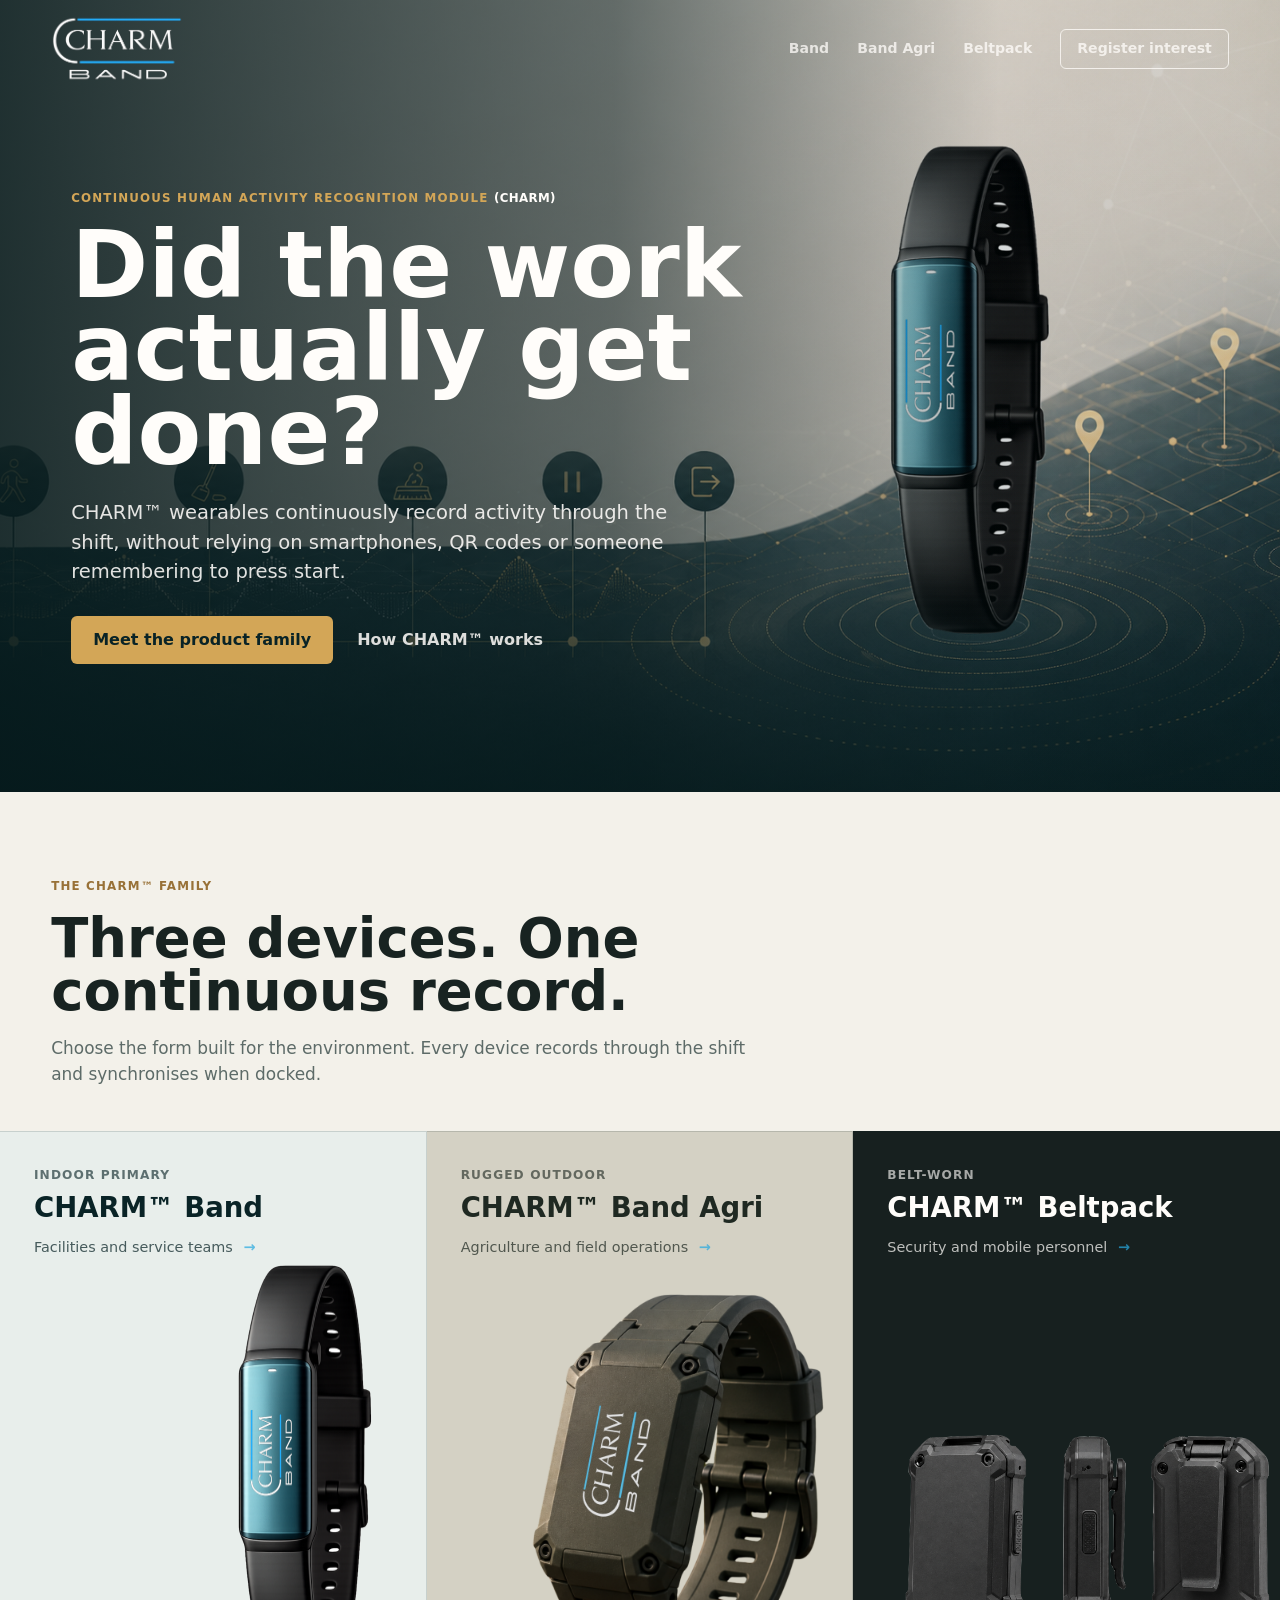
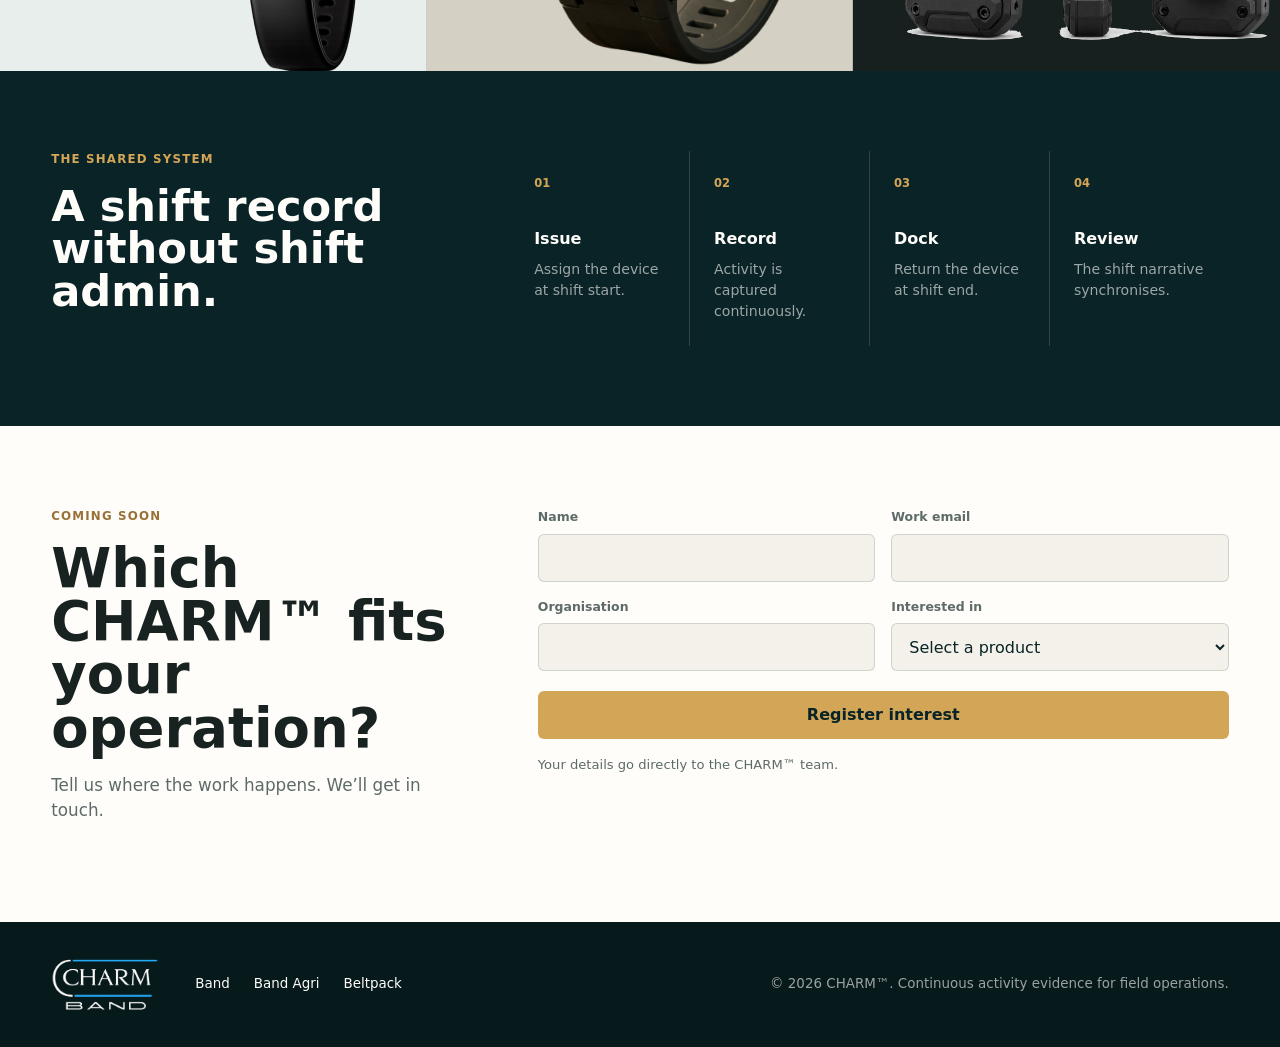
==== index.html @ de18262c "Build CHARM product family site" ====
<!doctype html>
<html lang="en">
  <head>
    <meta charset="utf-8" />
    <meta name="viewport" content="width=device-width, initial-scale=1" />
    <title>CHARM™ | Continuous Activity Evidence</title>
    <meta
      name="description"
      content="CHARM™ wearables continuously record activity across indoor, outdoor and security operations, then synchronise on docking."
    />
    <meta name="theme-color" content="#092326" />
    <link rel="canonical" href="https://charm.greenslate.digital/" />
    <meta property="og:title" content="CHARM™ | Continuous Activity Evidence" />
    <meta property="og:description" content="One activity-recognition platform. Three purpose-built devices." />
    <meta property="og:type" content="website" />
    <meta property="og:url" content="https://charm.greenslate.digital/" />
    <meta property="og:image" content="https://charm.greenslate.digital/assets/charm-hero-sensor-band.png" />
    <link rel="preload" as="image" href="assets/charm-hero-sensor-band.png?v=family-1" />
    <link rel="stylesheet" href="styles.css?v=family-1" />
  </head>
  <body class="home-page theme-dark-header">
    <header class="site-header" data-site-header>
      <a class="brand" href="/" aria-label="CHARM™ home">
        <img class="logo logo-light" src="assets/charm-logo.png" alt="CHARM™ Band" />
        <img class="logo logo-dark" src="assets/charm-logo-dark.png" alt="" aria-hidden="true" />
      </a>
      <nav class="site-nav" aria-label="Product navigation">
        <a href="/band/">Band</a>
        <a href="/band-agri/">Band Agri</a>
        <a href="/beltpack/">Beltpack</a>
        <a class="nav-cta" href="#interest">Register interest</a>
      </nav>
    </header>

    <main>
      <section class="home-hero" aria-labelledby="home-title">
        <div class="home-hero-media" aria-hidden="true"></div>
        <div class="home-hero-scrim" aria-hidden="true"></div>
        <div class="home-hero-content reveal">
          <p class="eyebrow">Continuous Human Activity Recognition Module <span>(CHARM)</span></p>
          <h1 id="home-title">Did the work actually get done?</h1>
          <p>
            CHARM™ wearables continuously record activity through the shift, without
            relying on smartphones, QR codes or someone remembering to press start.
          </p>
          <div class="hero-actions">
            <a class="button button-primary" href="#products">Meet the product family</a>
            <a class="text-link" href="#system">How CHARM™ works</a>
          </div>
        </div>
      </section>

      <section class="product-family" id="products" aria-labelledby="products-title">
        <header class="family-heading reveal">
          <p class="eyebrow eyebrow-dark">The CHARM™ family</p>
          <h2 id="products-title">Three devices. One continuous record.</h2>
          <p>Choose the form built for the environment. Every device records through the shift and synchronises when docked.</p>
        </header>

        <div class="product-gallery">
          <a class="product-tile product-tile-band reveal" href="/band/">
            <div class="product-tile-copy">
              <p>Indoor primary</p>
              <h3>CHARM™ Band</h3>
              <span>Facilities and service teams <b aria-hidden="true">→</b></span>
            </div>
            <img src="assets/charm-band-device-vertical.png" alt="CHARM™ Band in black with a blue sensor housing" />
          </a>

          <a class="product-tile product-tile-agri reveal" href="/band-agri/">
            <div class="product-tile-copy">
              <p>Rugged outdoor</p>
              <h3>CHARM™ Band Agri</h3>
              <span>Agriculture and field operations <b aria-hidden="true">→</b></span>
            </div>
            <img src="assets/charm-band-agri.png" alt="Rugged CHARM™ Band Agri wearable" />
          </a>

          <a class="product-tile product-tile-beltpack reveal" href="/beltpack/">
            <div class="product-tile-copy">
              <p>Belt-worn</p>
              <h3>CHARM™ Beltpack</h3>
              <span>Security and mobile personnel <b aria-hidden="true">→</b></span>
            </div>
            <img src="assets/charm-beltpack.png" alt="CHARM™ Beltpack shown from front, side and rear" />
          </a>
        </div>
      </section>

      <section class="system-band" id="system" aria-labelledby="system-title">
        <div class="system-heading reveal">
          <p class="eyebrow">The shared system</p>
          <h2 id="system-title">A shift record without shift admin.</h2>
        </div>
        <ol class="system-steps" aria-label="How CHARM™ works">
          <li class="reveal"><span>01</span><strong>Issue</strong><p>Assign the device at shift start.</p></li>
          <li class="reveal"><span>02</span><strong>Record</strong><p>Activity is captured continuously.</p></li>
          <li class="reveal"><span>03</span><strong>Dock</strong><p>Return the device at shift end.</p></li>
          <li class="reveal"><span>04</span><strong>Review</strong><p>The shift narrative synchronises.</p></li>
        </ol>
      </section>

      <section class="interest-section" id="interest" aria-labelledby="interest-title">
        <div class="interest-copy reveal">
          <p class="eyebrow eyebrow-dark">Coming soon</p>
          <h2 id="interest-title">Which CHARM™ fits your operation?</h2>
          <p>Tell us where the work happens. We’ll get in touch.</p>
        </div>
        <form
          class="interest-form reveal"
          id="pilot-form"
          action="https://formspree.io/f/xlgkdrkk"
          method="POST"
          aria-describedby="form-note"
        >
          <label><span>Name</span><input name="name" autocomplete="name" required /></label>
          <label><span>Work email</span><input type="email" name="email" autocomplete="email" required /></label>
          <label><span>Organisation</span><input name="company" autocomplete="organization" required /></label>
          <label>
            <span>Interested in</span>
            <select name="product" required>
              <option value="">Select a product</option>
              <option>CHARM™ Band</option>
              <option>CHARM™ Band Agri</option>
              <option>CHARM™ Beltpack</option>
              <option>Not sure yet</option>
            </select>
          </label>
          <input type="hidden" name="_subject" value="CHARM™ product interest" />
          <button class="button button-primary form-submit" type="submit">Register interest</button>
          <p class="form-note" id="form-note" data-form-note>Your details go directly to the CHARM™ team.</p>
        </form>
      </section>
    </main>

    <footer class="site-footer">
      <a class="brand footer-brand" href="/" aria-label="CHARM™ home">
        <img class="logo-light" src="assets/charm-logo.png" alt="CHARM™ Band" />
      </a>
      <nav aria-label="Footer product navigation">
        <a href="/band/">Band</a>
        <a href="/band-agri/">Band Agri</a>
        <a href="/beltpack/">Beltpack</a>
      </nav>
      <p>© <span data-year></span> CHARM™. Continuous activity evidence for field operations.</p>
    </footer>

    <script src="script.js?v=family-1"></script>
  </body>
</html>
---- styles.css ----
:root {
  color-scheme: light;
  --ink: #092326;
  --deep: #06191b;
  --charcoal: #182321;
  --muted: #5d6b68;
  --paper: #f3f1ea;
  --white: #fffdfa;
  --line: rgba(9, 35, 38, 0.15);
  --gold: #d3a657;
  --blue: #28a9e0;
  --green: #728465;
  --max: 1240px;
}

* {
  box-sizing: border-box;
}

html {
  scroll-behavior: smooth;
}

body {
  margin: 0;
  color: var(--charcoal);
  background: var(--paper);
  font-family: Inter, ui-sans-serif, system-ui, -apple-system, BlinkMacSystemFont, "Segoe UI", sans-serif;
  line-height: 1.5;
}

body::selection {
  background: rgba(40, 169, 224, 0.24);
}

a {
  color: inherit;
  text-decoration: none;
}

img {
  display: block;
  max-width: 100%;
}

h1,
h2,
h3,
p {
  margin-top: 0;
}

h1,
h2,
h3 {
  letter-spacing: 0;
}

h1 {
  margin-bottom: 24px;
  font-size: 5.8rem;
  font-weight: 780;
  line-height: 0.9;
}

h2 {
  margin-bottom: 18px;
  font-size: 3.4rem;
  font-weight: 760;
  line-height: 0.98;
}

h3 {
  margin-bottom: 10px;
  font-size: 1.25rem;
  line-height: 1.1;
}

.eyebrow {
  margin-bottom: 16px;
  color: var(--gold);
  font-size: 0.74rem;
  font-weight: 780;
  letter-spacing: 0.1em;
  text-transform: uppercase;
}

.eyebrow span {
  color: var(--white);
  letter-spacing: 0.03em;
}

.eyebrow-dark {
  color: #987137;
}

.site-header {
  position: fixed;
  z-index: 50;
  top: 0;
  right: 0;
  left: 0;
  display: flex;
  align-items: center;
  justify-content: space-between;
  gap: 28px;
  min-height: 78px;
  padding: 14px 4vw;
  color: var(--white);
  transition: min-height 180ms ease, background 180ms ease, color 180ms ease, border-color 180ms ease;
}

.theme-light-header .site-header:not(.is-scrolled) {
  color: var(--ink);
}

.site-header.is-scrolled {
  min-height: 64px;
  color: var(--ink);
  border-bottom: 1px solid var(--line);
  background: rgba(255, 253, 250, 0.9);
  backdrop-filter: blur(18px);
}

.brand {
  display: inline-flex;
  width: 132px;
  flex: 0 0 auto;
  align-items: center;
}

.brand img {
  width: 100%;
  height: auto;
}

.logo-dark,
.theme-light-header .site-header:not(.is-scrolled) .logo-light,
.site-header.is-scrolled .logo-light {
  display: none;
}

.theme-light-header .site-header:not(.is-scrolled) .logo-dark,
.site-header.is-scrolled .logo-dark {
  display: block;
}

.site-nav {
  display: flex;
  align-items: center;
  gap: 28px;
  font-size: 0.88rem;
  font-weight: 690;
}

.site-nav a {
  opacity: 0.76;
}

.site-nav a:hover,
.site-nav a:focus-visible,
.site-nav a[aria-current="page"] {
  opacity: 1;
}

.site-nav a[aria-current="page"] {
  color: var(--blue);
}

.nav-cta {
  display: inline-flex;
  min-height: 40px;
  align-items: center;
  border: 1px solid currentColor;
  border-radius: 6px;
  padding: 0 16px;
}

.button,
.text-link,
.dark-text-link {
  display: inline-flex;
  min-height: 48px;
  align-items: center;
  justify-content: center;
  font-weight: 750;
}

.button {
  border: 0;
  border-radius: 6px;
  padding: 0 22px;
  cursor: pointer;
  font: inherit;
  font-weight: 750;
}

.button-primary {
  color: var(--ink);
  background: var(--gold);
}

.button-dark {
  color: var(--white);
  background: var(--ink);
}

.text-link {
  color: rgba(255, 253, 250, 0.86);
}

.dark-text-link {
  color: var(--ink);
}

.hero-actions {
  display: flex;
  flex-wrap: wrap;
  gap: 14px 24px;
  align-items: center;
}

/* Home */
.home-hero {
  position: relative;
  display: grid;
  min-height: 88svh;
  align-items: center;
  overflow: hidden;
  color: var(--white);
  background: var(--deep);
  isolation: isolate;
}

.home-hero-media,
.home-hero-scrim {
  position: absolute;
  inset: 0;
}

.home-hero-media {
  z-index: -2;
  background: url("assets/charm-hero-sensor-band.png?v=family-1") center center / cover no-repeat;
}

.home-hero-scrim {
  z-index: -1;
  background:
    linear-gradient(90deg, rgba(5, 25, 27, 0.88) 0%, rgba(5, 25, 27, 0.58) 48%, rgba(5, 25, 27, 0.08) 78%),
    linear-gradient(180deg, rgba(5, 25, 27, 0.08), rgba(5, 25, 27, 0.12) 72%, rgba(5, 25, 27, 0.72));
}

.home-hero-content {
  width: min(100%, var(--max));
  margin: 0 auto;
  padding: 136px 4vw 74px;
}

.home-hero h1 {
  max-width: 760px;
}

.home-hero-content > p:not(.eyebrow) {
  max-width: 620px;
  margin-bottom: 30px;
  color: rgba(255, 253, 250, 0.88);
  font-size: 1.22rem;
}

.product-family {
  padding: 86px 0 0;
  background: var(--paper);
}

.family-heading {
  width: min(calc(100% - 8vw), var(--max));
  margin: 0 auto 44px;
}

.family-heading h2 {
  max-width: 720px;
}

.family-heading > p:last-child {
  max-width: 720px;
  margin-bottom: 0;
  color: var(--muted);
  font-size: 1.06rem;
}

.product-gallery {
  display: grid;
  grid-template-columns: repeat(3, minmax(0, 1fr));
  min-height: 540px;
}

.product-tile {
  position: relative;
  min-width: 0;
  overflow: hidden;
  border-top: 1px solid var(--line);
  border-right: 1px solid var(--line);
  padding: 34px;
  isolation: isolate;
}

.product-tile:last-child {
  border-right: 0;
}

.product-tile-band {
  color: var(--ink);
  background: #e8eeeb;
}

.product-tile-agri {
  color: #1f2922;
  background: #d4d1c4;
}

.product-tile-beltpack {
  color: var(--white);
  background: #17201f;
}

.product-tile-copy {
  position: relative;
  z-index: 2;
}

.product-tile-copy p {
  margin-bottom: 8px;
  color: currentColor;
  font-size: 0.76rem;
  font-weight: 770;
  letter-spacing: 0.09em;
  opacity: 0.62;
  text-transform: uppercase;
}

.product-tile-copy h3 {
  margin-bottom: 12px;
  color: currentColor;
  font-size: 1.72rem;
}

.product-tile-copy span {
  font-size: 0.9rem;
  opacity: 0.72;
}

.product-tile-copy b {
  margin-left: 6px;
  color: var(--blue);
}

.product-tile img {
  position: absolute;
  z-index: 1;
  right: 4%;
  bottom: -2%;
  width: 78%;
  height: 76%;
  object-fit: contain;
  object-position: right bottom;
  transition: transform 300ms ease;
}

.product-tile-band img {
  right: 12%;
  width: 56%;
  height: 78%;
}

.product-tile-agri img {
  right: -6%;
  width: 100%;
  height: 74%;
}

.product-tile-beltpack img {
  right: -4%;
  width: 106%;
  height: 68%;
}

.product-tile:hover img,
.product-tile:focus-visible img {
  transform: translateY(-8px);
}

.system-band {
  display: grid;
  grid-template-columns: minmax(260px, 0.7fr) minmax(0, 1.3fr);
  gap: 72px;
  padding: 80px 4vw;
  color: var(--white);
  background: var(--ink);
}

.system-heading {
  max-width: 440px;
}

.system-heading h2 {
  font-size: 2.7rem;
}

.system-steps {
  display: grid;
  grid-template-columns: repeat(4, minmax(0, 1fr));
  gap: 1px;
  margin: 0;
  padding: 0;
  list-style: none;
  background: rgba(255, 253, 250, 0.15);
}

.system-steps li {
  min-height: 180px;
  padding: 24px;
  background: var(--ink);
}

.system-steps span {
  display: block;
  margin-bottom: 34px;
  color: var(--gold);
  font-size: 0.72rem;
  font-weight: 780;
}

.system-steps strong {
  display: block;
  margin-bottom: 8px;
  font-size: 1rem;
}

.system-steps p {
  margin-bottom: 0;
  color: rgba(255, 253, 250, 0.6);
  font-size: 0.88rem;
}

.interest-section {
  display: grid;
  grid-template-columns: minmax(260px, 0.75fr) minmax(520px, 1.25fr);
  gap: 72px;
  align-items: start;
  padding: 82px 4vw;
  background: var(--white);
}

.interest-copy {
  max-width: 520px;
}

.interest-copy p:last-child {
  color: var(--muted);
  font-size: 1.05rem;
}

.interest-form {
  display: grid;
  grid-template-columns: repeat(2, minmax(0, 1fr));
  gap: 16px;
}

.interest-form label {
  display: grid;
  gap: 7px;
}

.interest-form label span {
  color: var(--muted);
  font-size: 0.78rem;
  font-weight: 720;
}

.interest-form input,
.interest-form select {
  width: 100%;
  min-height: 48px;
  border: 1px solid var(--line);
  border-radius: 6px;
  padding: 0 13px;
  color: var(--ink);
  background: var(--paper);
  font: inherit;
}

.interest-form input:focus,
.interest-form select:focus {
  outline: 2px solid rgba(40, 169, 224, 0.46);
  outline-offset: 2px;
}

.form-submit,
.form-note {
  grid-column: 1 / -1;
}

.form-submit {
  margin-top: 4px;
}

.form-note {
  margin: 0;
  color: var(--muted);
  font-size: 0.82rem;
}

/* Product pages */
.product-hero {
  position: relative;
  display: grid;
  min-height: 78svh;
  align-items: center;
  overflow: hidden;
  isolation: isolate;
}

.product-hero::after {
  content: "";
  position: absolute;
  z-index: -1;
  inset: auto 0 0;
  height: 1px;
  background: var(--line);
}

.product-hero-band {
  color: var(--ink);
  background: linear-gradient(110deg, #edf2ef 0%, #dde8e3 54%, #c9dad7 100%);
}

.product-hero-agri {
  color: #1d2821;
  background: linear-gradient(110deg, #e3dfd1 0%, #d3d0c0 54%, #aeb39d 100%);
}

.product-hero-beltpack {
  color: var(--white);
  background: linear-gradient(110deg, #0c1514 0%, #172120 60%, #26302e 100%);
}

.product-hero-copy {
  position: relative;
  z-index: 2;
  width: min(52%, 680px);
  padding: 138px 4vw 72px;
}

.product-hero-copy h1 {
  max-width: 760px;
}

.product-hero-copy > p:not(.eyebrow) {
  max-width: 590px;
  margin-bottom: 30px;
  color: var(--muted);
  font-size: 1.2rem;
}

.product-hero-beltpack .product-hero-copy > p:not(.eyebrow) {
  color: rgba(255, 253, 250, 0.72);
}

.product-hero-device {
  position: absolute;
  z-index: 1;
  right: 2vw;
  bottom: 0;
  width: 50%;
  height: 78%;
  object-fit: contain;
  object-position: center bottom;
}

.product-hero-device-band {
  right: 10vw;
  width: 30%;
  height: 82%;
}

.product-hero-device-agri {
  right: -2vw;
  width: 58%;
  height: 84%;
}

.product-hero-device-beltpack {
  right: -3vw;
  width: 62%;
  height: 72%;
}

.family-strip {
  display: flex;
  min-height: 62px;
  align-items: center;
  justify-content: center;
  gap: 34px;
  border-bottom: 1px solid var(--line);
  padding: 0 4vw;
  color: var(--ink);
  background: var(--white);
  font-size: 0.84rem;
  font-weight: 720;
}

.family-strip > span {
  color: var(--muted);
  font-weight: 560;
}

.family-strip a[aria-current="page"] {
  color: var(--blue);
}

.family-strip-dark {
  border-color: rgba(255, 253, 250, 0.12);
  color: var(--white);
  background: #111b1a;
}

.family-strip-dark > span {
  color: rgba(255, 253, 250, 0.5);
}

.capability-strip {
  display: grid;
  grid-template-columns: repeat(4, minmax(0, 1fr));
  border-bottom: 1px solid var(--line);
  background: var(--paper);
}

.capability-strip div {
  min-height: 124px;
  border-right: 1px solid var(--line);
  padding: 30px 4vw;
}

.capability-strip div:last-child {
  border-right: 0;
}

.capability-strip span,
.capability-strip strong {
  display: block;
}

.capability-strip span {
  margin-bottom: 10px;
  color: var(--muted);
  font-size: 0.72rem;
  font-weight: 720;
  text-transform: uppercase;
}

.capability-strip strong {
  color: var(--ink);
  font-size: 1.05rem;
}

.product-trace-section {
  display: grid;
  grid-template-columns: minmax(260px, 0.65fr) minmax(0, 1.35fr);
  gap: 72px;
  align-items: center;
  padding: 82px 4vw;
  color: var(--white);
  background: var(--ink);
}

.trace-earth {
  background: #27322a;
}

.trace-security {
  background: #111a19;
}

.trace-intro {
  max-width: 480px;
}

.trace-intro h2 {
  font-size: 2.75rem;
}

.trace-intro > p:last-child {
  margin-bottom: 0;
  color: rgba(255, 253, 250, 0.64);
}

.signal-panel {
  min-width: 0;
  border: 1px solid rgba(255, 253, 250, 0.16);
  border-radius: 7px;
  padding: 28px;
  background: rgba(0, 0, 0, 0.16);
}

.signal-header {
  display: flex;
  justify-content: space-between;
  gap: 20px;
  margin-bottom: 24px;
  color: rgba(255, 253, 250, 0.64);
  font-size: 0.82rem;
}

.signal-header strong {
  color: var(--gold);
}

.shift-trace {
  display: grid;
  grid-template-columns: 58px minmax(0, 1fr) 62px;
  gap: 10px;
  align-items: end;
  padding: 18px 0 14px;
  border-top: 1px solid rgba(255, 253, 250, 0.1);
  border-bottom: 1px solid rgba(255, 253, 250, 0.1);
}

.trace-pin {
  display: grid;
  min-height: 118px;
  align-content: end;
  color: var(--white);
  font-size: 0.7rem;
  font-weight: 740;
  white-space: nowrap;
}

.trace-pin::before {
  content: "";
  width: 9px;
  height: 9px;
  margin-bottom: 8px;
  border: 2px solid var(--gold);
  border-radius: 50%;
  background: var(--deep);
}

.trace-pin-end {
  justify-items: end;
}

.trace-track {
  position: relative;
  display: flex;
  min-width: 0;
  height: 118px;
  gap: 3px;
  align-items: end;
  padding: 24px 0 20px;
  background: linear-gradient(90deg, rgba(255, 253, 250, 0.1), rgba(255, 253, 250, 0.1)) left calc(100% - 20px) / 100% 1px no-repeat;
}

.trace-markers {
  position: absolute;
  inset: 0 0 20px;
  pointer-events: none;
}

.trace-markers span {
  position: absolute;
  top: 0;
  left: var(--at);
  min-width: 34px;
  transform: translateX(-50%);
  color: rgba(255, 253, 250, 0.48);
  font-size: 0.62rem;
  font-weight: 680;
  text-align: center;
}

.trace-markers span:first-child {
  transform: none;
  text-align: left;
}

.trace-markers span:last-child {
  transform: translateX(-100%);
  text-align: right;
}

.trace-markers span::after {
  content: "";
  display: block;
  width: 1px;
  height: 68px;
  margin: 5px auto 0;
  background: linear-gradient(180deg, rgba(255, 253, 250, 0.14), transparent);
}

.trace-segment {
  position: relative;
  flex: var(--span) 1 0;
  min-width: 0;
  height: var(--intensity);
  border-radius: 5px 5px 2px 2px;
  background: linear-gradient(180deg, rgba(221, 173, 94, 0.96), rgba(221, 173, 94, 0.18));
}

.trace-segment em {
  position: absolute;
  right: 3px;
  bottom: -18px;
  left: 3px;
  overflow: hidden;
  color: rgba(255, 253, 250, 0.68);
  font-size: 0.6rem;
  font-style: normal;
  font-weight: 680;
  text-overflow: ellipsis;
  white-space: nowrap;
}

.trace-idle {
  background: linear-gradient(180deg, rgba(255, 253, 250, 0.48), rgba(255, 253, 250, 0.1));
}

.trace-blue {
  background: linear-gradient(180deg, rgba(40, 169, 224, 0.9), rgba(40, 169, 224, 0.16));
}

.trace-green {
  background: linear-gradient(180deg, rgba(142, 164, 112, 0.94), rgba(142, 164, 112, 0.16));
}

.trace-alert {
  background: linear-gradient(180deg, rgba(220, 116, 80, 0.94), rgba(220, 116, 80, 0.16));
}

.product-close {
  display: flex;
  align-items: center;
  justify-content: space-between;
  gap: 36px;
  padding: 66px 4vw;
  background: var(--white);
}

.product-close h2 {
  margin-bottom: 0;
  font-size: 2.7rem;
}

/* Footer and motion */
.site-footer {
  display: grid;
  grid-template-columns: auto 1fr auto;
  gap: 36px;
  align-items: center;
  padding: 34px 4vw;
  color: rgba(255, 253, 250, 0.6);
  background: var(--deep);
  font-size: 0.84rem;
}

.footer-brand {
  width: 108px;
}

.site-footer nav {
  display: flex;
  gap: 24px;
  color: var(--white);
}

.site-footer p {
  margin-bottom: 0;
  text-align: right;
}

.compact-footer {
  grid-template-columns: auto 1fr;
}

.compact-footer p {
  justify-self: end;
}

.reveal {
  opacity: 1;
  transform: none;
}

.js-enhanced .reveal {
  opacity: 0;
  transform: translateY(16px);
  transition: opacity 600ms ease, transform 600ms ease;
}

.js-enhanced .reveal.is-visible {
  opacity: 1;
  transform: none;
}

@media (prefers-reduced-motion: reduce) {
  *,
  *::before,
  *::after {
    scroll-behavior: auto !important;
    transition-duration: 0.001ms !important;
    animation-duration: 0.001ms !important;
  }
}

@media (max-width: 1000px) {
  h1 {
    font-size: 4.5rem;
  }

  h2 {
    font-size: 2.8rem;
  }

  .product-gallery {
    min-height: 500px;
  }

  .product-tile {
    padding: 26px;
  }

  .system-band,
  .interest-section,
  .product-trace-section {
    grid-template-columns: 1fr;
    gap: 36px;
  }

  .system-steps {
    grid-template-columns: repeat(4, minmax(0, 1fr));
  }

  .interest-form {
    max-width: 760px;
  }

  .product-hero-copy {
    width: 58%;
  }

  .product-hero-device-band {
    right: 6vw;
    width: 34%;
  }

  .product-hero-device-agri,
  .product-hero-device-beltpack {
    right: -8vw;
    width: 60%;
  }
}

@media (max-width: 760px) {
  h1 {
    font-size: 3.55rem;
  }

  h2 {
    font-size: 2.3rem;
  }

  .site-header {
    gap: 12px;
    min-height: 66px;
    padding: 10px 14px;
  }

  .brand {
    width: 96px;
  }

  .site-nav {
    gap: 12px;
    font-size: 0.7rem;
  }

  .nav-cta {
    display: none;
  }

  .home-hero {
    min-height: 84svh;
  }

  .home-hero-content {
    padding: 112px 20px 56px;
  }

  .home-hero-content > p:not(.eyebrow),
  .product-hero-copy > p:not(.eyebrow) {
    font-size: 1rem;
  }

  .home-hero-scrim {
    background:
      linear-gradient(90deg, rgba(5, 25, 27, 0.9), rgba(5, 25, 27, 0.54)),
      linear-gradient(180deg, rgba(5, 25, 27, 0.04), rgba(5, 25, 27, 0.66));
  }

  .product-family {
    padding-top: 62px;
  }

  .family-heading {
    width: calc(100% - 40px);
    margin-bottom: 30px;
  }

  .product-gallery {
    display: grid;
    min-height: 470px;
    grid-auto-flow: column;
    grid-auto-columns: 84%;
    grid-template-columns: none;
    overflow-x: auto;
    scroll-snap-type: x mandatory;
    scrollbar-width: none;
  }

  .product-gallery::-webkit-scrollbar {
    display: none;
  }

  .product-tile {
    min-height: 470px;
    border-bottom: 1px solid var(--line);
    scroll-snap-align: start;
  }

  .product-tile img {
    height: 72%;
  }

  .system-band,
  .interest-section,
  .product-trace-section {
    padding: 62px 20px;
  }

  .system-steps {
    grid-template-columns: repeat(2, minmax(0, 1fr));
  }

  .interest-section {
    grid-template-columns: 1fr;
  }

  .interest-form {
    grid-template-columns: 1fr;
  }

  .form-submit,
  .form-note {
    grid-column: auto;
  }

  .product-hero {
    min-height: 760px;
    align-items: start;
  }

  .product-hero-copy {
    width: 100%;
    padding: 112px 20px 0;
  }

  .product-hero-copy h1 {
    max-width: 9ch;
  }

  .product-hero-device,
  .product-hero-device-band,
  .product-hero-device-agri,
  .product-hero-device-beltpack {
    right: 4%;
    bottom: 0;
    width: 92%;
    height: 46%;
  }

  .product-hero-device-band {
    right: 22%;
    width: 56%;
  }

  .product-hero-device-beltpack {
    right: 0;
    width: 100%;
    height: 40%;
  }

  .family-strip {
    justify-content: flex-start;
    gap: 20px;
    overflow-x: auto;
    padding: 0 20px;
    white-space: nowrap;
  }

  .family-strip > span {
    display: none;
  }

  .capability-strip {
    grid-template-columns: repeat(2, minmax(0, 1fr));
  }

  .capability-strip div:nth-child(2) {
    border-right: 0;
  }

  .capability-strip div:nth-child(-n + 2) {
    border-bottom: 1px solid var(--line);
  }

  .trace-intro h2,
  .product-close h2,
  .system-heading h2 {
    font-size: 2.15rem;
  }

  .signal-panel {
    padding: 18px 12px;
  }

  .signal-header {
    font-size: 0.72rem;
  }

  .shift-trace {
    grid-template-columns: 44px minmax(0, 1fr) 48px;
    gap: 7px;
  }

  .trace-pin,
  .trace-track {
    min-height: 100px;
    height: 100px;
  }

  .trace-pin {
    font-size: 0.62rem;
  }

  .trace-segment em {
    opacity: 0;
  }

  .product-close {
    align-items: flex-start;
    flex-direction: column;
    padding: 54px 20px;
  }

  .site-footer {
    grid-template-columns: 1fr;
    gap: 22px;
    padding: 30px 20px;
  }

  .site-footer p,
  .compact-footer p {
    justify-self: start;
    text-align: left;
  }
}

@media (max-width: 420px) {
  h1 {
    font-size: 3.05rem;
  }

  .site-nav {
    gap: 9px;
    font-size: 0.64rem;
  }

  .brand {
    width: 84px;
  }

  .home-hero-content .button,
  .home-hero-content .text-link,
  .product-hero-copy .button,
  .product-hero-copy .text-link,
  .product-hero-copy .dark-text-link {
    min-height: 42px;
    font-size: 0.84rem;
  }

  .system-steps li {
    min-height: 156px;
    padding: 18px;
  }

  .capability-strip div {
    min-height: 108px;
    padding: 24px 20px;
  }
}
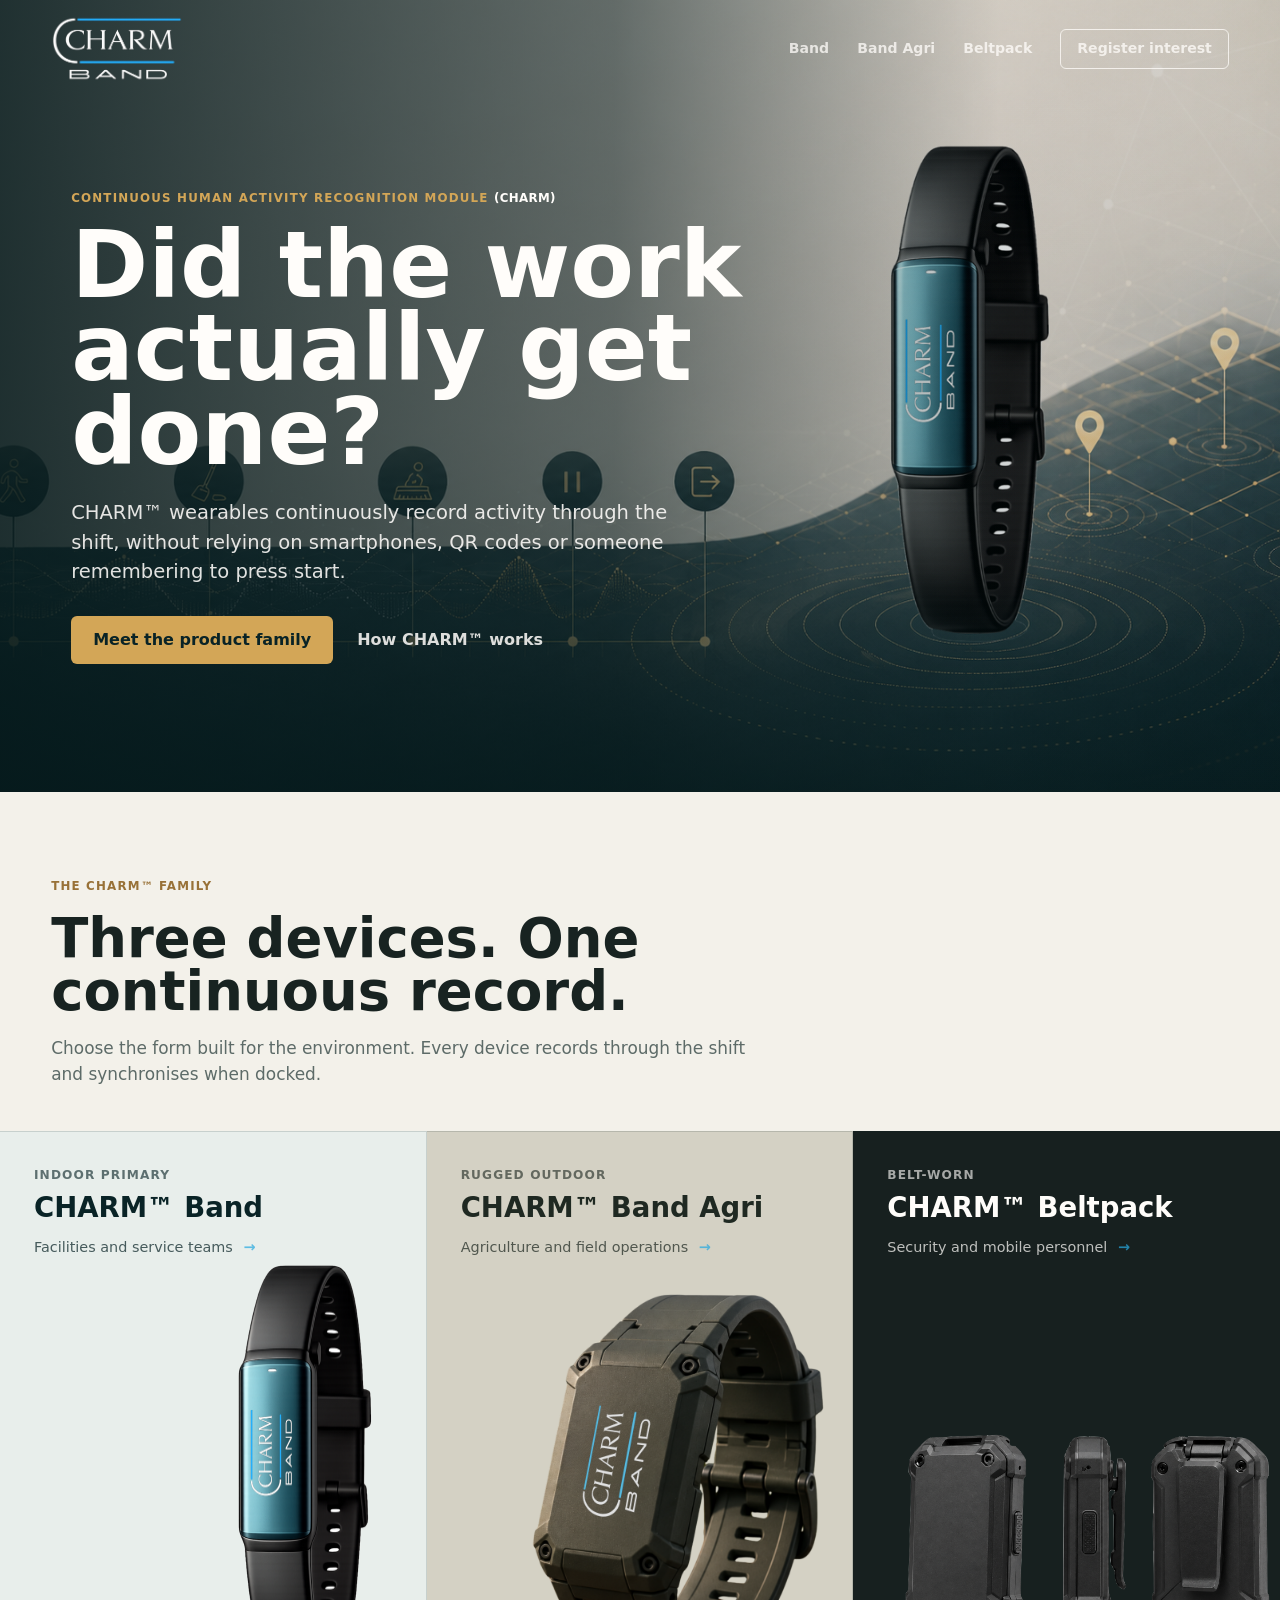
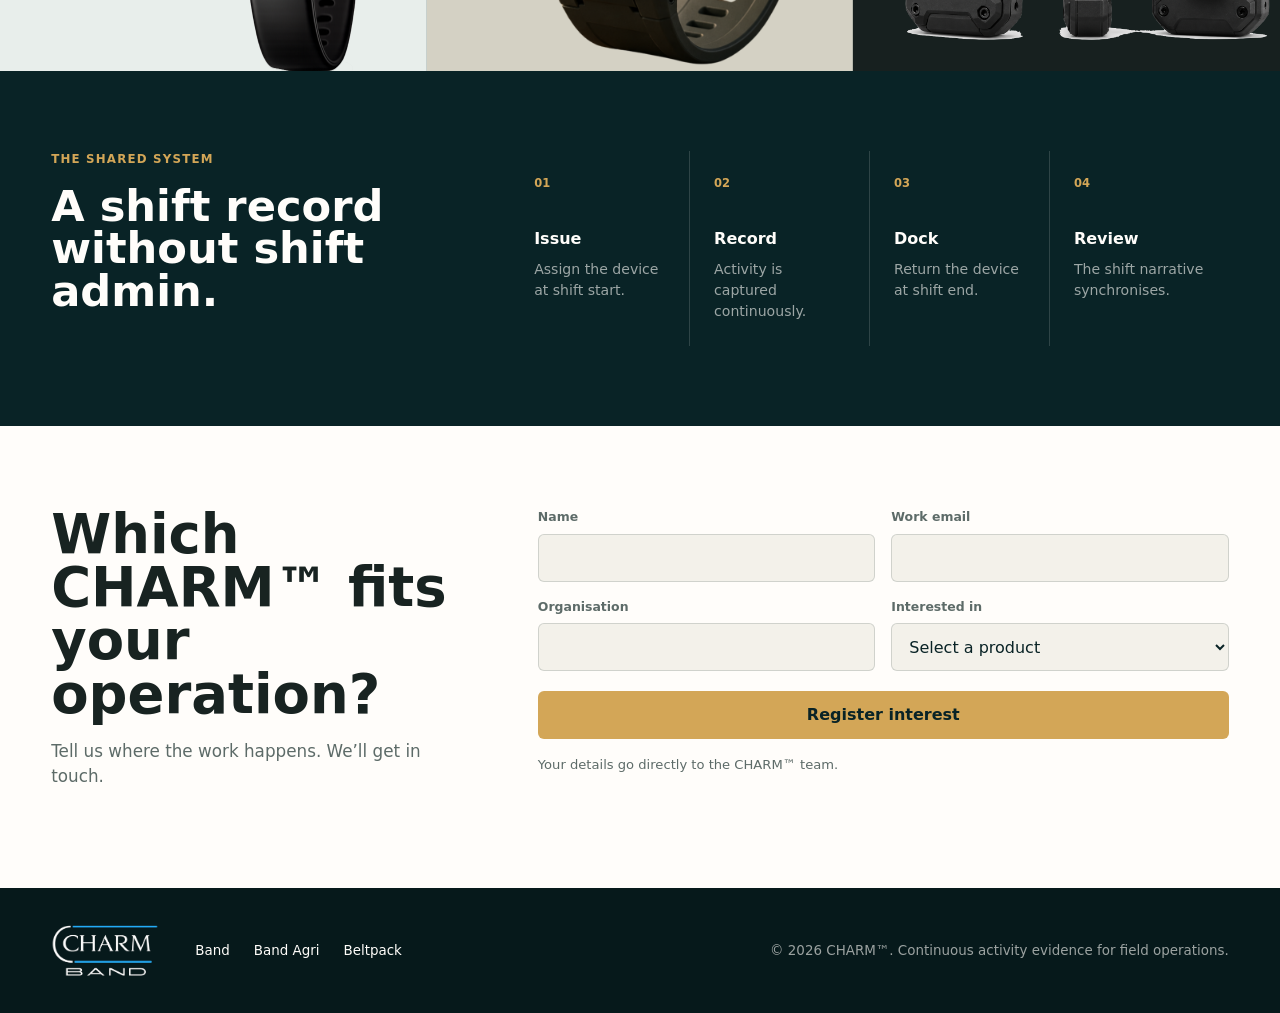
==== commit 5e4a32d7: "Remove coming soon label" ====
--- a/index.html
+++ b/index.html
@@ -16,7 +16,7 @@
     <meta property="og:url" content="https://charm.greenslate.digital/" />
     <meta property="og:image" content="https://charm.greenslate.digital/assets/charm-hero-sensor-band.png" />
     <link rel="preload" as="image" href="assets/charm-hero-sensor-band.png?v=family-1" />
-    <link rel="stylesheet" href="styles.css?v=family-1" />
+    <link rel="stylesheet" href="styles.css?v=family-2" />
   </head>
   <body class="home-page theme-dark-header">
     <header class="site-header" data-site-header>
@@ -35,6 +35,7 @@
     <main>
       <section class="home-hero" aria-labelledby="home-title">
         <div class="home-hero-media" aria-hidden="true"></div>
+        <img class="home-hero-device" src="assets/charm-band-device-vertical.png" alt="" aria-hidden="true" />
         <div class="home-hero-scrim" aria-hidden="true"></div>
         <div class="home-hero-content reveal">
           <p class="eyebrow">Continuous Human Activity Recognition Module <span>(CHARM)</span></p>
@@ -102,7 +103,6 @@
 
       <section class="interest-section" id="interest" aria-labelledby="interest-title">
         <div class="interest-copy reveal">
-          <p class="eyebrow eyebrow-dark">Coming soon</p>
           <h2 id="interest-title">Which CHARM™ fits your operation?</h2>
           <p>Tell us where the work happens. We’ll get in touch.</p>
         </div>
--- a/styles.css
+++ b/styles.css
@@ -238,6 +238,10 @@
   inset: 0;
 }
 
+.home-hero-device {
+  display: none;
+}
+
 .home-hero-media {
   z-index: -2;
   background: url("assets/charm-hero-sensor-band.png?v=family-1") center center / cover no-repeat;
@@ -988,7 +992,7 @@
   }
 
   .home-hero {
-    min-height: 84svh;
+    min-height: 96svh;
   }
 
   .home-hero-content {
@@ -998,12 +1002,34 @@
   .home-hero-content > p:not(.eyebrow),
   .product-hero-copy > p:not(.eyebrow) {
     font-size: 1rem;
+  }
+
+  .home-hero-content > p:not(.eyebrow) {
+    max-width: calc(100% - 110px);
   }
 
   .home-hero-scrim {
     background:
       linear-gradient(90deg, rgba(5, 25, 27, 0.9), rgba(5, 25, 27, 0.54)),
       linear-gradient(180deg, rgba(5, 25, 27, 0.04), rgba(5, 25, 27, 0.66));
+  }
+
+  .home-hero-media {
+    background-image: url("assets/charm-hero-background.png?v=family-2");
+    background-position: 68% center;
+  }
+
+  .home-hero-device {
+    position: absolute;
+    z-index: -1;
+    right: 5%;
+    bottom: 3%;
+    display: block;
+    width: auto;
+    height: 36%;
+    object-fit: contain;
+    filter: drop-shadow(0 18px 28px rgba(0, 0, 0, 0.28));
+    opacity: 0.9;
   }
 
   .product-family {
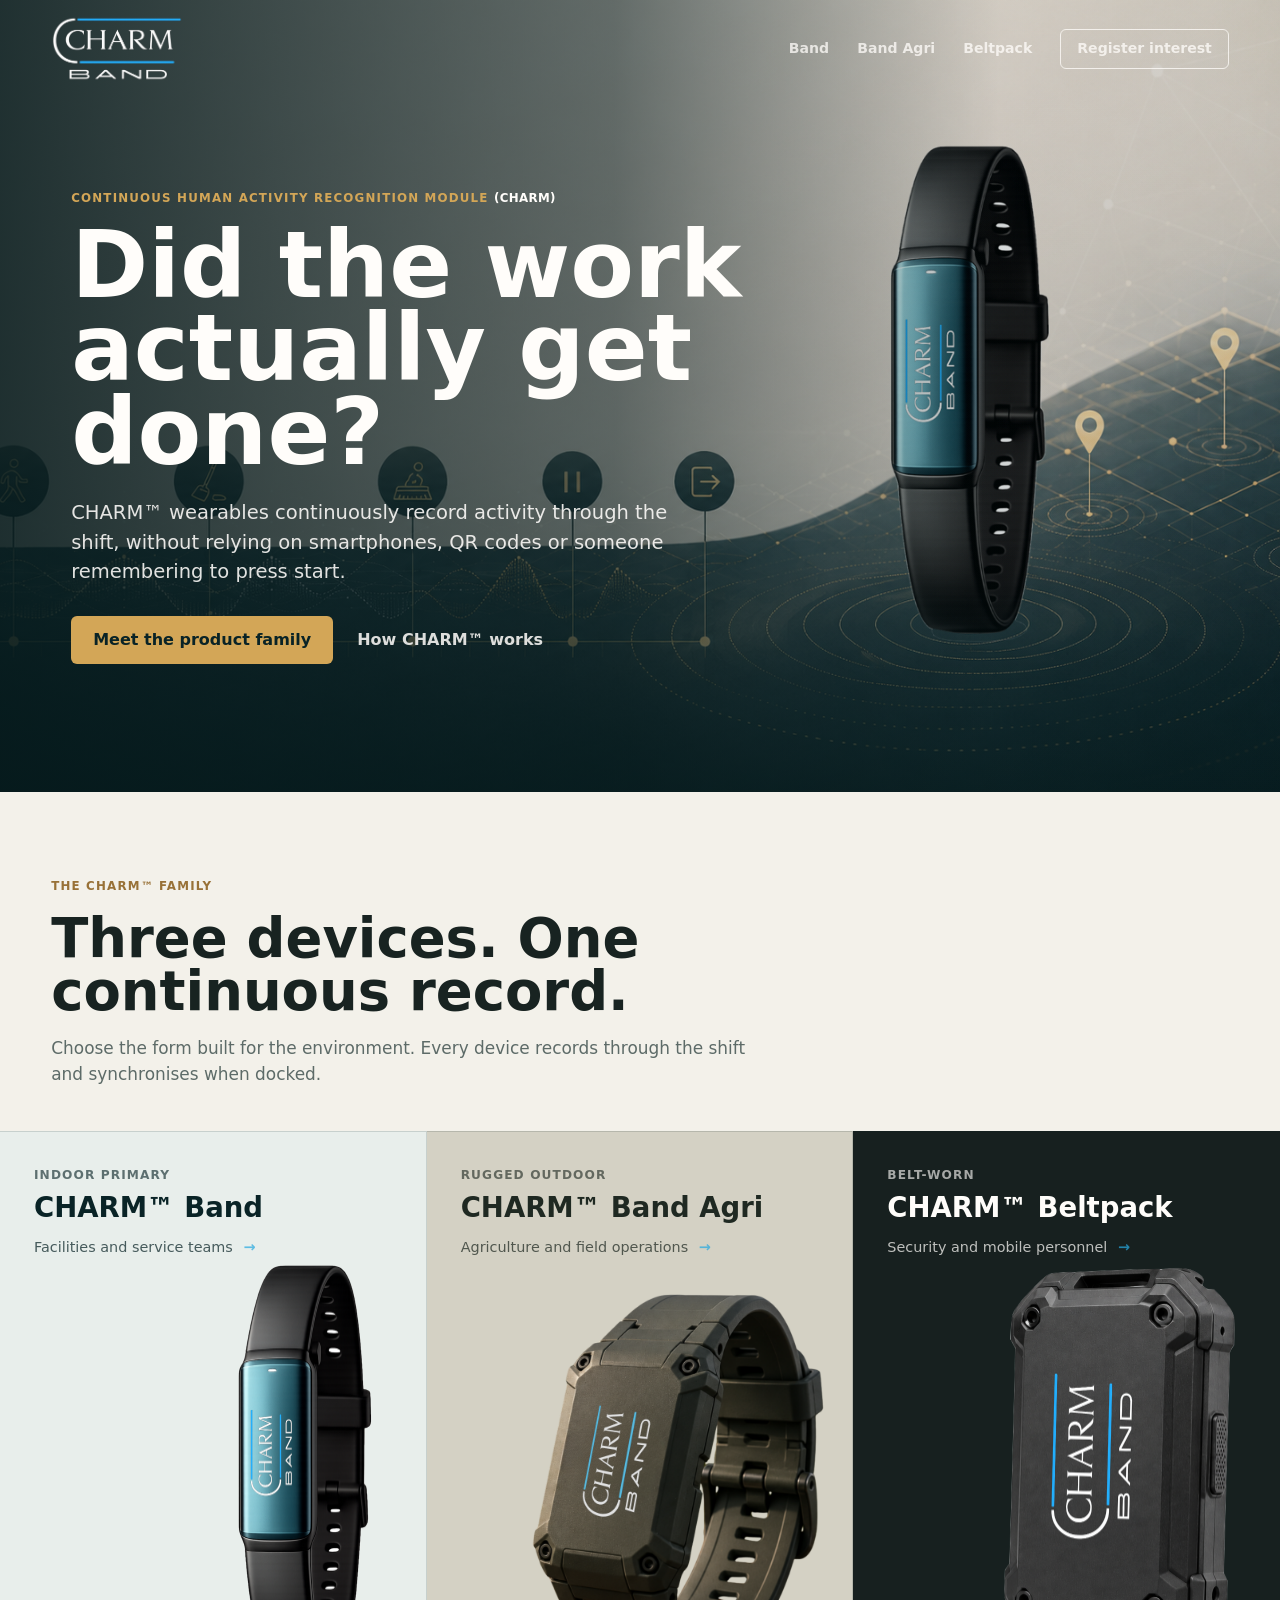
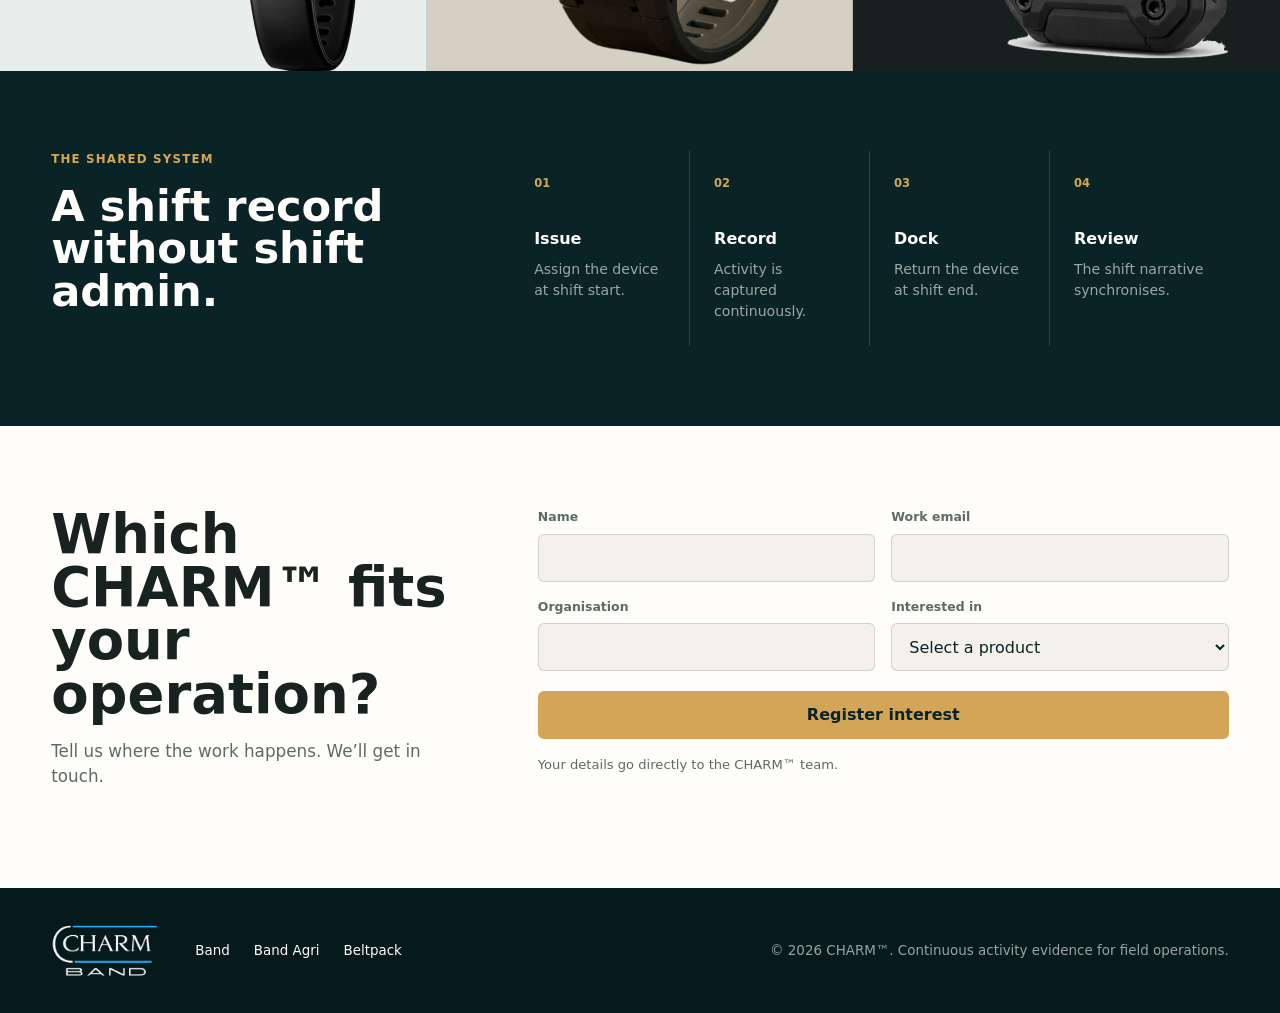
==== commit ed66e25a: "Use branded Beltpack device render" ====
--- a/index.html
+++ b/index.html
@@ -16,7 +16,7 @@
     <meta property="og:url" content="https://charm.greenslate.digital/" />
     <meta property="og:image" content="https://charm.greenslate.digital/assets/charm-hero-sensor-band.png" />
     <link rel="preload" as="image" href="assets/charm-hero-sensor-band.png?v=family-1" />
-    <link rel="stylesheet" href="styles.css?v=family-2" />
+    <link rel="stylesheet" href="styles.css?v=family-3" />
   </head>
   <body class="home-page theme-dark-header">
     <header class="site-header" data-site-header>
@@ -83,7 +83,7 @@
               <h3>CHARM™ Beltpack</h3>
               <span>Security and mobile personnel <b aria-hidden="true">→</b></span>
             </div>
-            <img src="assets/charm-beltpack.png" alt="CHARM™ Beltpack shown from front, side and rear" />
+            <img src="assets/charm-beltpack-device.png" alt="CHARM™ Beltpack with the CHARM™ logo" />
           </a>
         </div>
       </section>
--- a/styles.css
+++ b/styles.css
@@ -383,9 +383,10 @@
 }
 
 .product-tile-beltpack img {
-  right: -4%;
-  width: 106%;
-  height: 68%;
+  right: 8%;
+  bottom: 0;
+  width: 62%;
+  height: 76%;
 }
 
 .product-tile:hover img,
@@ -594,9 +595,9 @@
 }
 
 .product-hero-device-beltpack {
-  right: -3vw;
-  width: 62%;
-  height: 72%;
+  right: 8vw;
+  width: 36%;
+  height: 78%;
 }
 
 .family-strip {
@@ -961,6 +962,11 @@
     right: -8vw;
     width: 60%;
   }
+
+  .product-hero-device-beltpack {
+    right: 6vw;
+    width: 38%;
+  }
 }
 
 @media (max-width: 760px) {
@@ -1119,9 +1125,9 @@
   }
 
   .product-hero-device-beltpack {
-    right: 0;
-    width: 100%;
-    height: 40%;
+    right: 15%;
+    width: 70%;
+    height: 42%;
   }
 
   .family-strip {
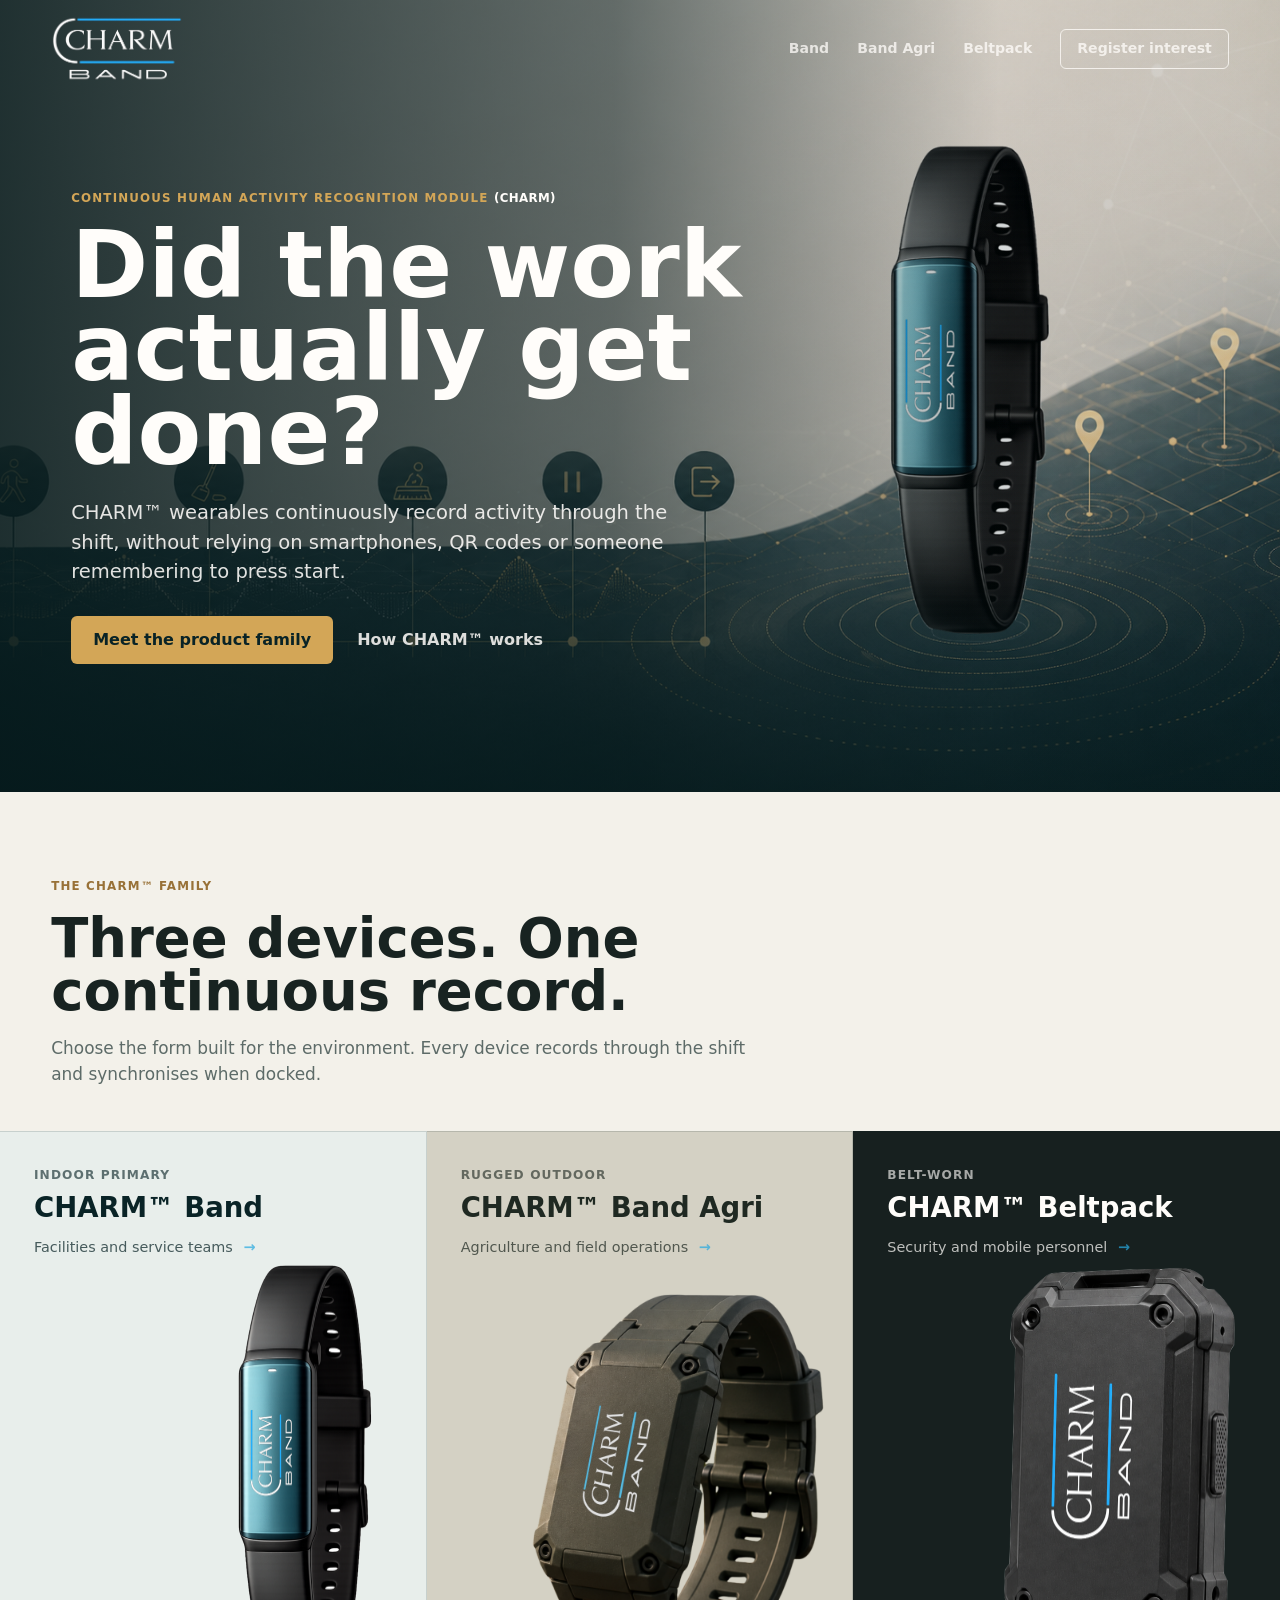
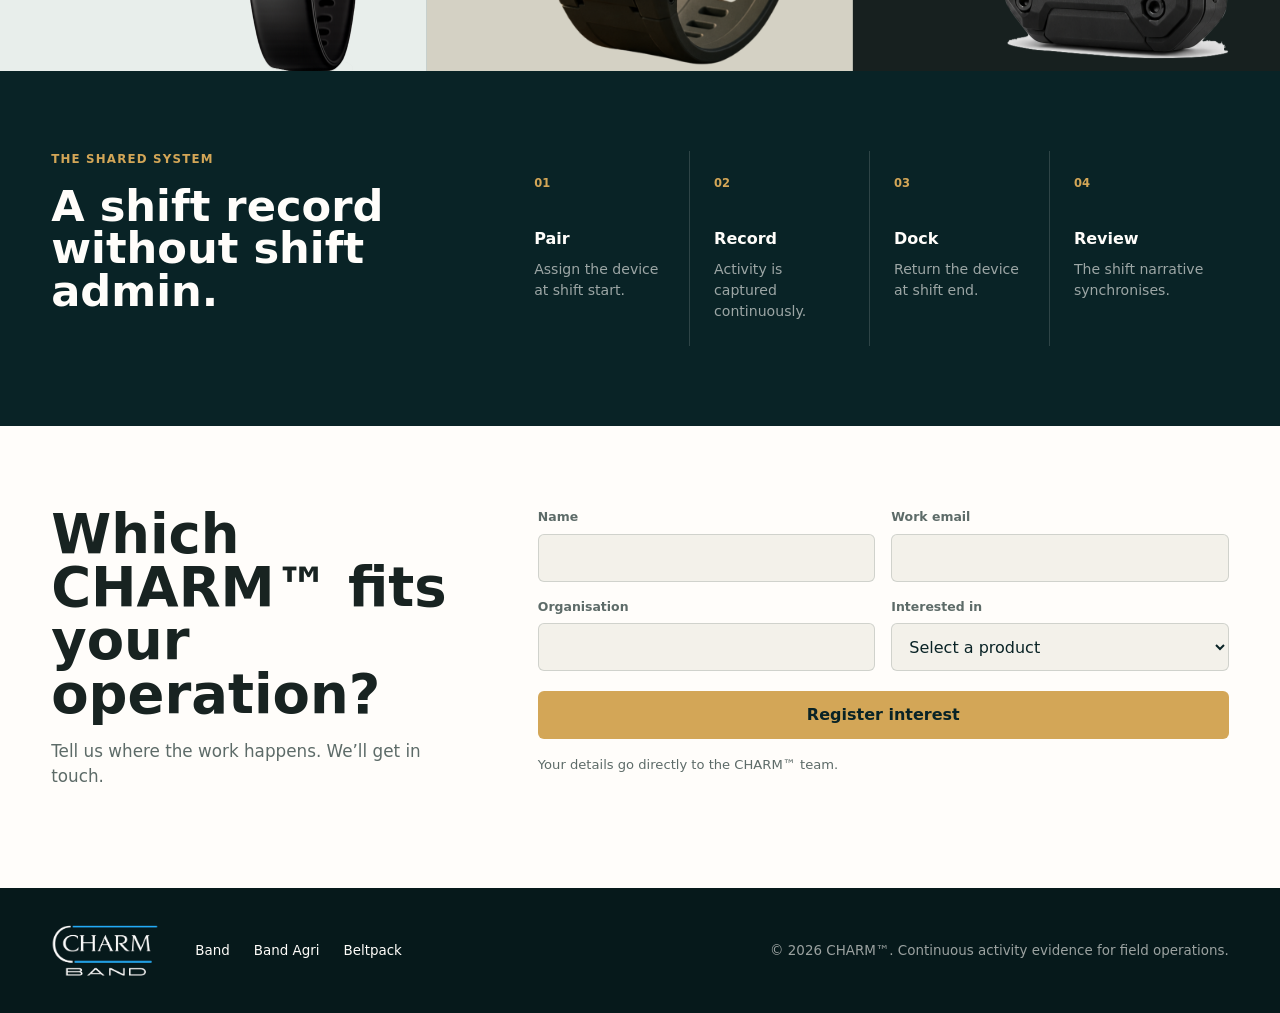
==== commit ce6089f2: "Replace issue with pair in workflow" ====
--- a/index.html
+++ b/index.html
@@ -94,7 +94,7 @@
           <h2 id="system-title">A shift record without shift admin.</h2>
         </div>
         <ol class="system-steps" aria-label="How CHARM™ works">
-          <li class="reveal"><span>01</span><strong>Issue</strong><p>Assign the device at shift start.</p></li>
+          <li class="reveal"><span>01</span><strong>Pair</strong><p>Assign the device at shift start.</p></li>
           <li class="reveal"><span>02</span><strong>Record</strong><p>Activity is captured continuously.</p></li>
           <li class="reveal"><span>03</span><strong>Dock</strong><p>Return the device at shift end.</p></li>
           <li class="reveal"><span>04</span><strong>Review</strong><p>The shift narrative synchronises.</p></li>
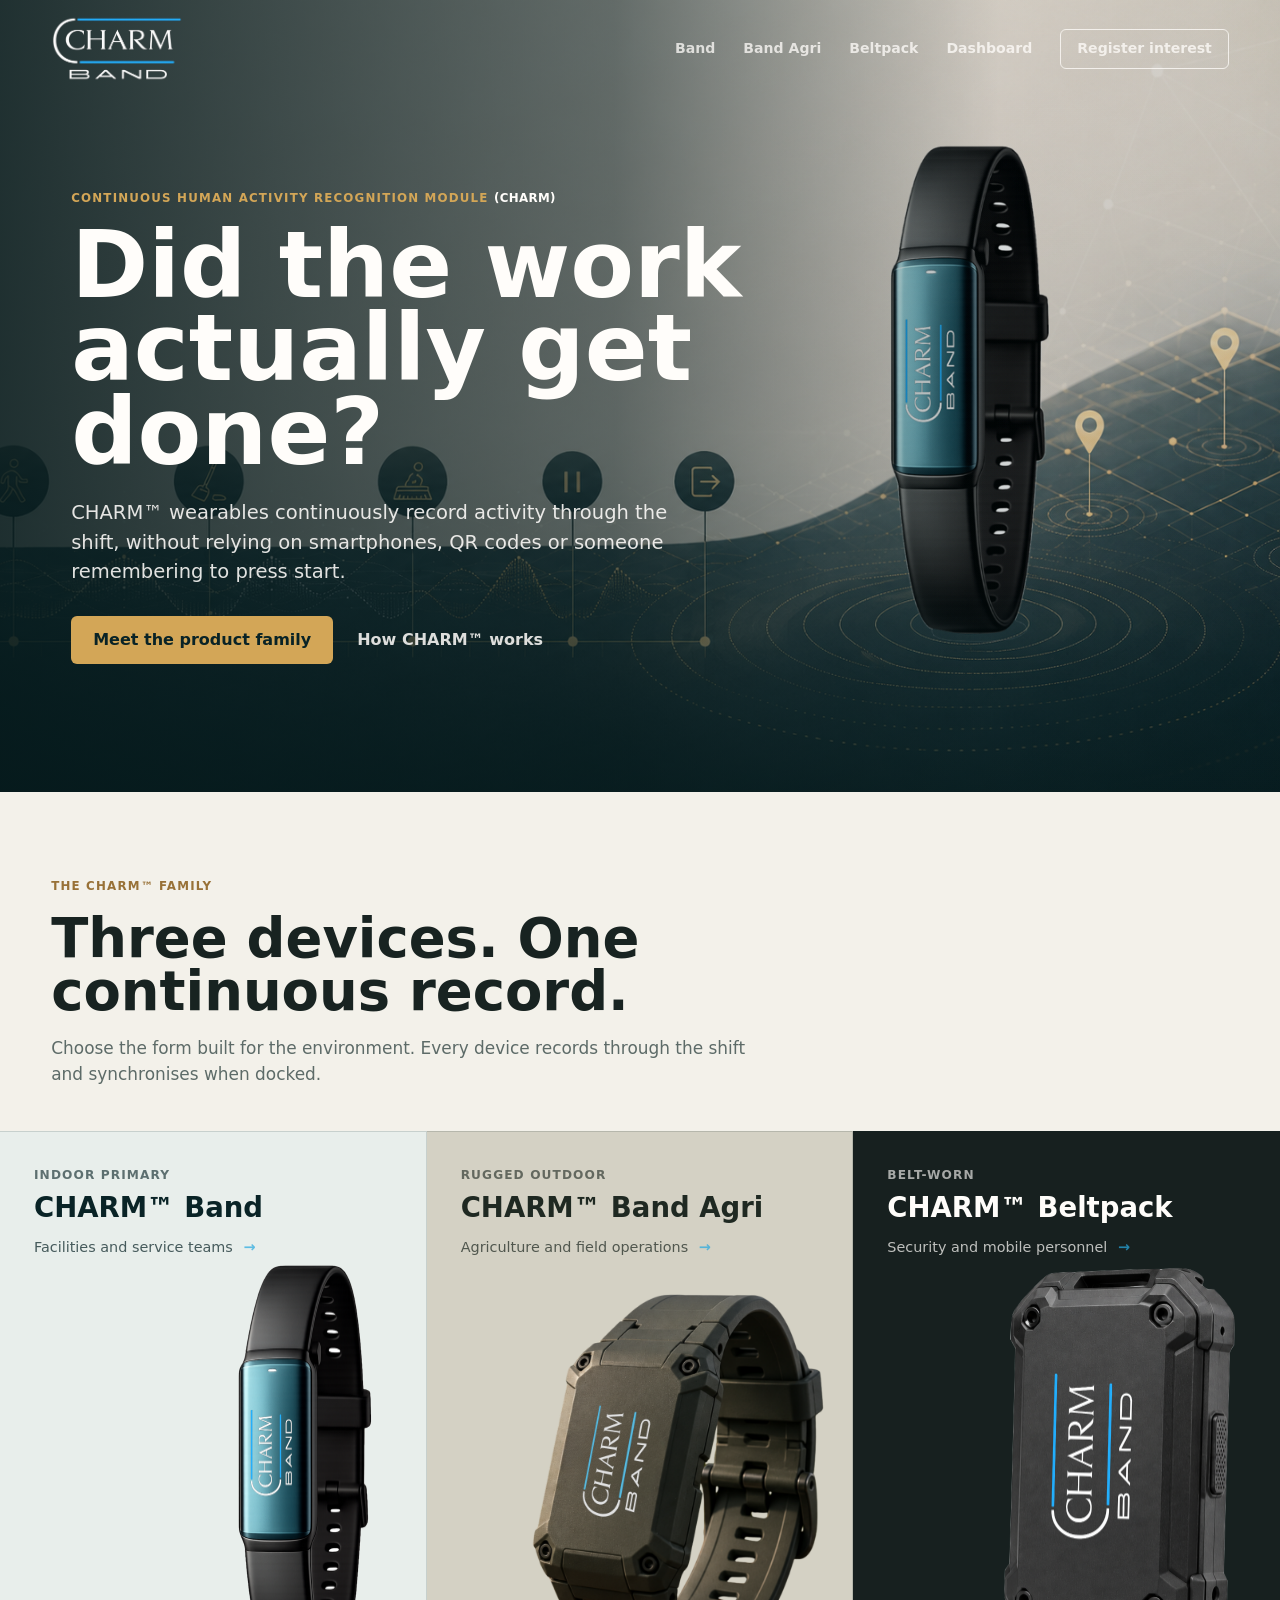
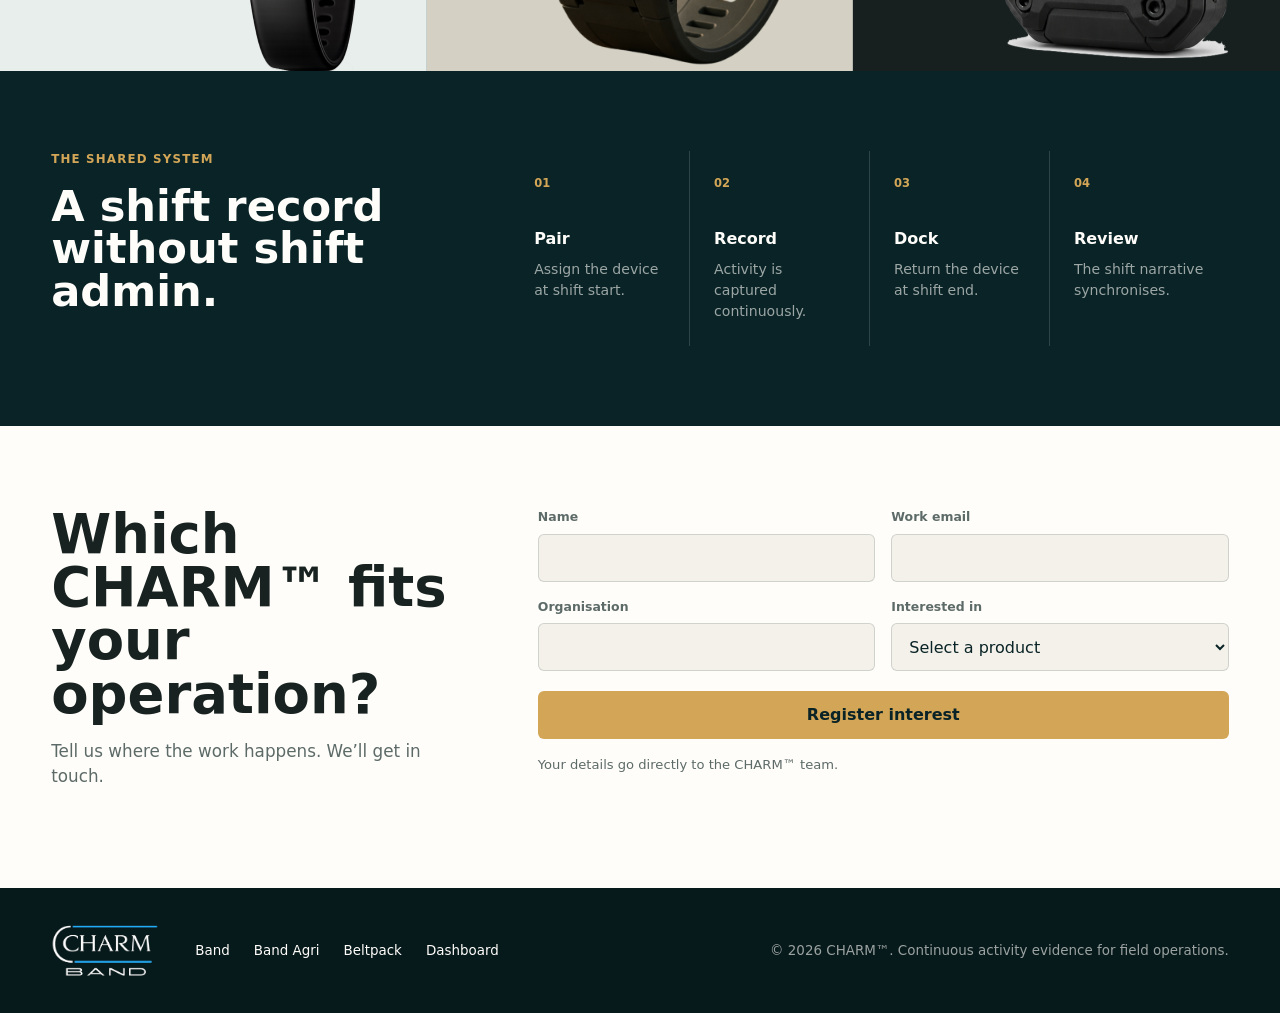
==== commit a4557745: "Add CHARM operations dashboard demo" ====
--- a/index.html
+++ b/index.html
@@ -16,7 +16,7 @@
     <meta property="og:url" content="https://charm.greenslate.digital/" />
     <meta property="og:image" content="https://charm.greenslate.digital/assets/charm-hero-sensor-band.png" />
     <link rel="preload" as="image" href="assets/charm-hero-sensor-band.png?v=family-1" />
-    <link rel="stylesheet" href="styles.css?v=family-3" />
+    <link rel="stylesheet" href="styles.css?v=family-4" />
   </head>
   <body class="home-page theme-dark-header">
     <header class="site-header" data-site-header>
@@ -28,6 +28,7 @@
         <a href="/band/">Band</a>
         <a href="/band-agri/">Band Agri</a>
         <a href="/beltpack/">Beltpack</a>
+        <a href="/dashboard/">Dashboard</a>
         <a class="nav-cta" href="#interest">Register interest</a>
       </nav>
     </header>
@@ -141,6 +142,7 @@
         <a href="/band/">Band</a>
         <a href="/band-agri/">Band Agri</a>
         <a href="/beltpack/">Beltpack</a>
+        <a href="/dashboard/">Dashboard</a>
       </nav>
       <p>© <span data-year></span> CHARM™. Continuous activity evidence for field operations.</p>
     </footer>
--- a/styles.css
+++ b/styles.css
@@ -255,6 +255,8 @@
 }
 
 .home-hero-content {
+  position: relative;
+  z-index: 1;
   width: min(100%, var(--max));
   margin: 0 auto;
   padding: 136px 4vw 74px;
@@ -1027,7 +1029,7 @@
 
   .home-hero-device {
     position: absolute;
-    z-index: -1;
+    z-index: 0;
     right: 5%;
     bottom: 3%;
     display: block;
@@ -1035,7 +1037,7 @@
     height: 36%;
     object-fit: contain;
     filter: drop-shadow(0 18px 28px rgba(0, 0, 0, 0.28));
-    opacity: 0.9;
+    opacity: 1;
   }
 
   .product-family {
